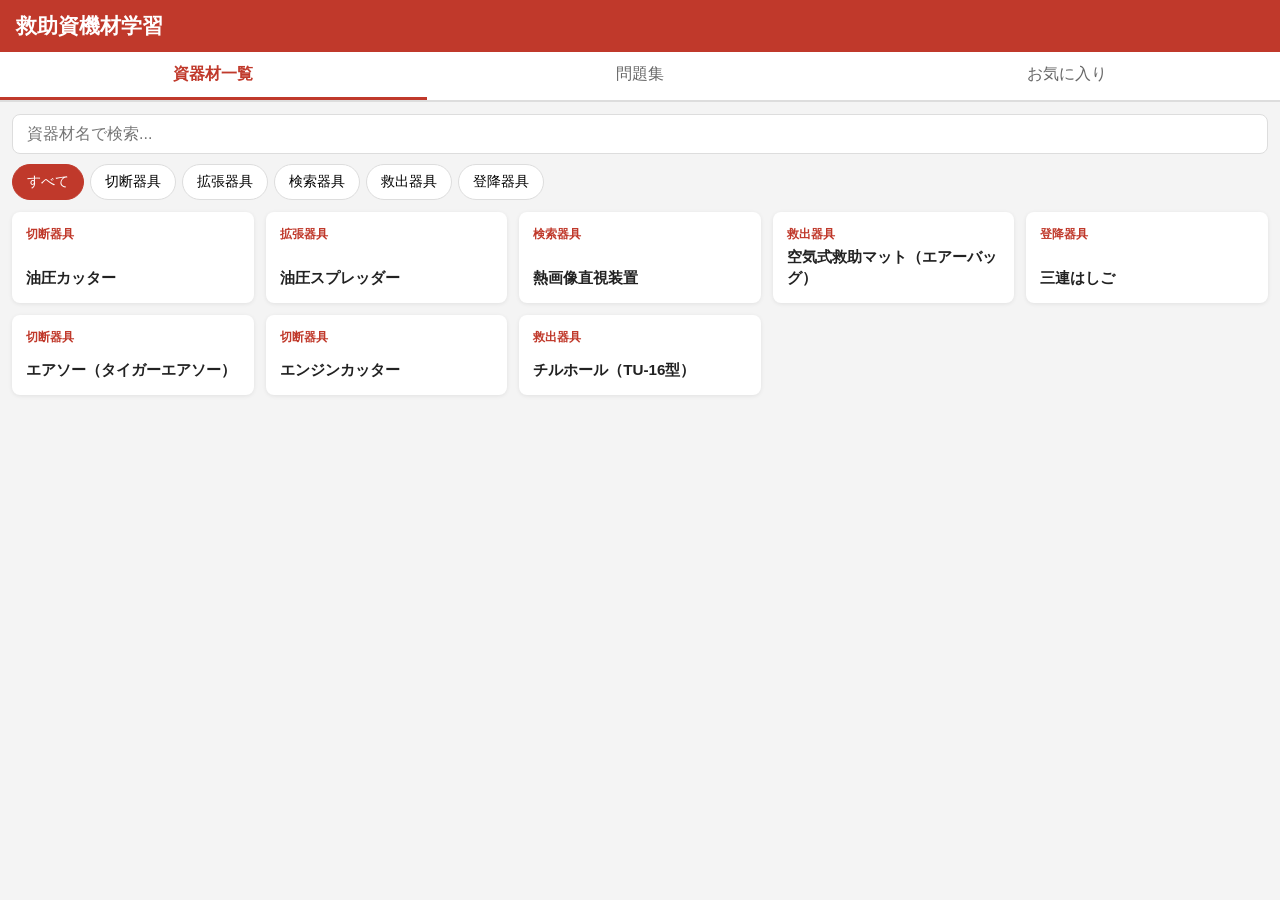
==== detail.html @ cde4b625 "Initial commit" ====
<!DOCTYPE html>
<html lang="ja">
<head>
  <meta charset="UTF-8">
  <meta name="viewport" content="width=device-width, initial-scale=1.0">
  <title>資機材詳細 - 救助資機材学習アプリ</title>
  <link rel="stylesheet" href="css/style.css">
</head>
<body>
  <header>
    <a href="index.html" class="back-btn">← 一覧へ</a>
    <h1 id="detail-name">資器材詳細</h1>
    <button id="fav-btn" class="fav-btn" aria-label="お気に入り">☆</button>
  </header>

  <main class="detail-main">
    <div class="detail-category" id="detail-category"></div>

    <section class="detail-section">
      <h2>諸元</h2>
      <table class="spec-table" id="spec-table"></table>
    </section>

    <section class="detail-section">
      <h2>使用手順</h2>
      <ol class="usage-list" id="usage-list"></ol>
    </section>

    <section class="detail-section">
      <h2>用途</h2>
      <p id="purpose-text"></p>
    </section>

    <section class="detail-section" id="notes-section">
      <h2>補足・注意事項</h2>
      <ul class="notes-list" id="notes-list"></ul>
    </section>

    <section class="detail-section" id="docs-section">
      <h2>参考資料</h2>
      <div id="docs-list" class="docs-list"></div>
    </section>

    <section class="detail-section" id="score-section">
      <h2>正答率</h2>
      <div id="score-display" class="score-display"></div>
    </section>

    <div class="detail-quiz-btn-wrap">
      <button id="go-quiz-btn" class="primary-btn">この資器材の問題を解く</button>
    </div>
  </main>

  <script src="js/app.js"></script>
  <script src="js/detail.js"></script>
</body>
</html>
---- css/style.css ----
/* ===== リセット・基本 ===== */
*, *::before, *::after { box-sizing: border-box; margin: 0; padding: 0; }

:root {
  --primary: #c0392b;
  --primary-dark: #922b21;
  --bg: #f4f4f4;
  --card-bg: #ffffff;
  --text: #222;
  --text-light: #666;
  --border: #ddd;
  --radius: 8px;
}

body {
  font-family: 'Hiragino Sans', 'Meiryo', sans-serif;
  background: var(--bg);
  color: var(--text);
  min-height: 100vh;
}

/* ===== ヘッダー ===== */
header {
  background: var(--primary);
  color: #fff;
  padding: 12px 16px;
  display: flex;
  align-items: center;
  gap: 12px;
  position: sticky;
  top: 0;
  z-index: 100;
}

header h1 { font-size: 1.1rem; font-weight: bold; }

.back-btn {
  color: #fff;
  text-decoration: none;
  font-size: 0.9rem;
  white-space: nowrap;
}

/* ===== タブナビ ===== */
.tab-nav {
  display: flex;
  background: #fff;
  border-bottom: 2px solid var(--border);
}

.tab-btn {
  flex: 1;
  padding: 12px;
  border: none;
  background: none;
  font-size: 1rem;
  cursor: pointer;
  color: var(--text-light);
  border-bottom: 3px solid transparent;
  transition: all 0.2s;
}

.tab-btn.active {
  color: var(--primary);
  border-bottom-color: var(--primary);
  font-weight: bold;
}

/* ===== タブコンテンツ ===== */
.tab-content { display: none; padding: 12px; }
.tab-content.active { display: block; }

/* ===== 検索・フィルター ===== */
.search-box { margin-bottom: 10px; }

.search-box input {
  width: 100%;
  padding: 10px 14px;
  border: 1px solid var(--border);
  border-radius: var(--radius);
  font-size: 1rem;
}

.search-box input:focus {
  outline: 2px solid var(--primary);
  outline-offset: 1px;
  border-color: var(--primary);
}

.category-filter {
  display: flex;
  flex-wrap: wrap;
  gap: 6px;
  margin-bottom: 12px;
}

.cat-btn {
  padding: 8px 14px;
  border: 1px solid var(--border);
  border-radius: 20px;
  background: #fff;
  font-size: 0.85rem;
  cursor: pointer;
  transition: all 0.2s;
}

.cat-btn.active {
  background: var(--primary);
  color: #fff;
  border-color: var(--primary);
}

/* ===== カードグリッド ===== */
.card-grid {
  display: grid;
  grid-template-columns: repeat(auto-fill, minmax(160px, 1fr));
  gap: 12px;
}

.card {
  background: var(--card-bg);
  border-radius: var(--radius);
  padding: 14px;
  box-shadow: 0 1px 4px rgba(0,0,0,0.08);
  cursor: pointer;
  transition: transform 0.15s, box-shadow 0.15s;
  text-decoration: none;
  color: inherit;
  display: flex;
  flex-direction: column;
  justify-content: space-between;
  min-height: 80px;
}

@media (hover: hover) {
  .card:hover { transform: translateY(-2px); box-shadow: 0 4px 12px rgba(0,0,0,0.12); }
}

.card-category {
  font-size: 0.75rem;
  color: var(--primary);
  font-weight: bold;
  margin-bottom: 4px;
}

.card-name { font-size: 0.95rem; font-weight: bold; }

/* ===== 詳細ページ ===== */
.detail-main { padding: 16px; max-width: 640px; margin: 0 auto; }

.detail-category {
  display: inline-block;
  background: var(--primary);
  color: #fff;
  font-size: 0.8rem;
  padding: 3px 10px;
  border-radius: 20px;
  margin-bottom: 16px;
}

.detail-section { margin-bottom: 24px; }
.detail-section h2 {
  font-size: 1.05rem;
  border-left: 4px solid var(--primary);
  padding-left: 8px;
  margin-bottom: 12px;
}

.spec-table { width: 100%; border-collapse: collapse; }
.spec-table tr { border-bottom: 1px solid var(--border); }
.spec-table th {
  text-align: left;
  padding: 8px;
  color: var(--text-light);
  font-size: 0.9rem;
  width: 40%;
  background: #fafafa;
}
.spec-table td { padding: 8px; font-size: 0.95rem; }

.usage-list { padding-left: 20px; }
.usage-list li { padding: 6px 0; font-size: 0.95rem; line-height: 1.6; }

#purpose-text { font-size: 0.95rem; line-height: 1.7; color: var(--text); }

.detail-quiz-btn-wrap { text-align: center; margin-top: 32px; }

.primary-btn {
  background: var(--primary);
  color: #fff;
  border: none;
  padding: 12px 32px;
  border-radius: var(--radius);
  font-size: 1rem;
  cursor: pointer;
  transition: background 0.2s;
}
.primary-btn:hover { background: var(--primary-dark); }

/* ===== 問題集 ===== */

.quiz-category-select select {
  padding: 8px 12px;
  border: 1px solid var(--border);
  border-radius: var(--radius);
  font-size: 0.95rem;
  flex: 1;
}

.quiz-card {
  background: #fff;
  border-radius: var(--radius);
  padding: 16px;
  margin-bottom: 16px;
  box-shadow: 0 1px 4px rgba(0,0,0,0.08);
}

.quiz-question { font-weight: bold; margin-bottom: 12px; line-height: 1.6; }

.quiz-choices { display: flex; flex-direction: column; gap: 8px; }

.choice-btn {
  padding: 10px 14px;
  border: 1px solid var(--border);
  border-radius: var(--radius);
  background: #fff;
  text-align: left;
  font-size: 0.95rem;
  cursor: pointer;
  transition: all 0.2s;
}

.choice-btn:hover { background: #f9f0f0; border-color: var(--primary); }
.choice-btn.correct { background: #d4efdf; border-color: #27ae60; color: #1e8449; }
.choice-btn.wrong { background: #fde8e8; border-color: #e74c3c; color: #c0392b; }
.choice-btn:disabled { cursor: default; }

.quiz-feedback {
  margin-top: 10px;
  font-size: 0.9rem;
  font-weight: bold;
  padding: 6px 10px;
  border-radius: 4px;
}
.quiz-feedback.correct { color: #1e8449; background: #eafaf1; }
.quiz-feedback.wrong { color: #c0392b; background: #fdf2f2; }

#quiz-result {
  text-align: center;
  background: #fff;
  border-radius: var(--radius);
  padding: 24px;
  box-shadow: 0 1px 4px rgba(0,0,0,0.08);
}
#quiz-result h2 { margin-bottom: 12px; }
#quiz-result .score { font-size: 2rem; font-weight: bold; color: var(--primary); }

.hidden { display: none; }

/* ===== お気に入りボタン ===== */
.fav-btn {
  margin-left: auto;
  background: none;
  border: none;
  font-size: 1.5rem;
  cursor: pointer;
  color: #fff;
  line-height: 1;
  padding: 2px 6px;
  transition: transform 0.2s;
}
.fav-btn:hover { transform: scale(1.2); }
.fav-btn.active { color: #f9ca24; }

/* ===== カードのお気に入り角バッジ ===== */
.card { position: relative; }
.card-fav-mark {
  position: absolute;
  top: 8px;
  right: 8px;
  font-size: 0.85rem;
  color: #f9ca24;
}

/* ===== 正答率表示 ===== */
.score-display {
  display: flex;
  align-items: center;
  gap: 12px;
  padding: 10px 0;
}
.score-bar-wrap {
  flex: 1;
  height: 10px;
  background: var(--border);
  border-radius: 10px;
  overflow: hidden;
}
.score-bar {
  height: 100%;
  background: var(--primary);
  border-radius: 10px;
  transition: width 0.4s;
}
.score-label { font-size: 0.9rem; color: var(--text-light); white-space: nowrap; }

/* ===== 問題集コントロール ===== */
.quiz-controls {
  display: flex;
  gap: 8px;
  align-items: center;
  margin-bottom: 16px;
  flex-wrap: wrap;
}
.quiz-category-select {
  display: flex;
  align-items: center;
  gap: 8px;
  flex: 1;
  margin-bottom: 0;
}
.struggle-btn {
  padding: 8px 12px;
  border: 1px solid var(--primary);
  border-radius: var(--radius);
  background: #fff;
  color: var(--primary);
  font-size: 0.9rem;
  cursor: pointer;
  white-space: nowrap;
  transition: all 0.2s;
}
.struggle-btn.active {
  background: var(--primary);
  color: #fff;
}

/* ===== 補足・注意事項 ===== */
.notes-list {
  list-style: none;
  display: flex;
  flex-direction: column;
  gap: 8px;
}

.notes-list li {
  font-size: 0.9rem;
  line-height: 1.6;
  color: var(--text-light);
  padding: 8px 12px;
  background: #fafafa;
  border-left: 3px solid var(--border);
  border-radius: 0 var(--radius) var(--radius) 0;
}

/* ===== 参考資料リンク ===== */
.docs-list {
  display: flex;
  flex-direction: column;
  gap: 8px;
}

.doc-link {
  display: flex;
  align-items: center;
  gap: 8px;
  padding: 10px 14px;
  border: 1px solid var(--border);
  border-radius: var(--radius);
  background: #fff;
  color: var(--text);
  text-decoration: none;
  font-size: 0.95rem;
  transition: background 0.2s, border-color 0.2s;
}

.doc-link::before {
  content: '📄';
  font-size: 1rem;
}

.doc-link:hover {
  background: #f9f0f0;
  border-color: var(--primary);
}

/* ===== 問題集・資器材個別ヘッダー ===== */
.quiz-item-header {
  display: flex;
  flex-direction: column;
  gap: 6px;
  margin-bottom: 16px;
}

.quiz-back-link {
  font-size: 0.85rem;
  color: var(--text-light);
  text-decoration: none;
}

.quiz-back-link:hover { color: var(--primary); }

.quiz-item-title {
  font-size: 1.05rem;
  font-weight: bold;
  color: var(--text);
}

/* ===== 空メッセージ ===== */
.empty-msg {
  text-align: center;
  color: var(--text-light);
  padding: 40px 16px;
  line-height: 2;
}

/* ===== レスポンシブ（スマホ優先・PC調整） ===== */
@media (min-width: 600px) {
  .card-grid { grid-template-columns: repeat(auto-fill, minmax(200px, 1fr)); }
  header h1 { font-size: 1.3rem; }
}
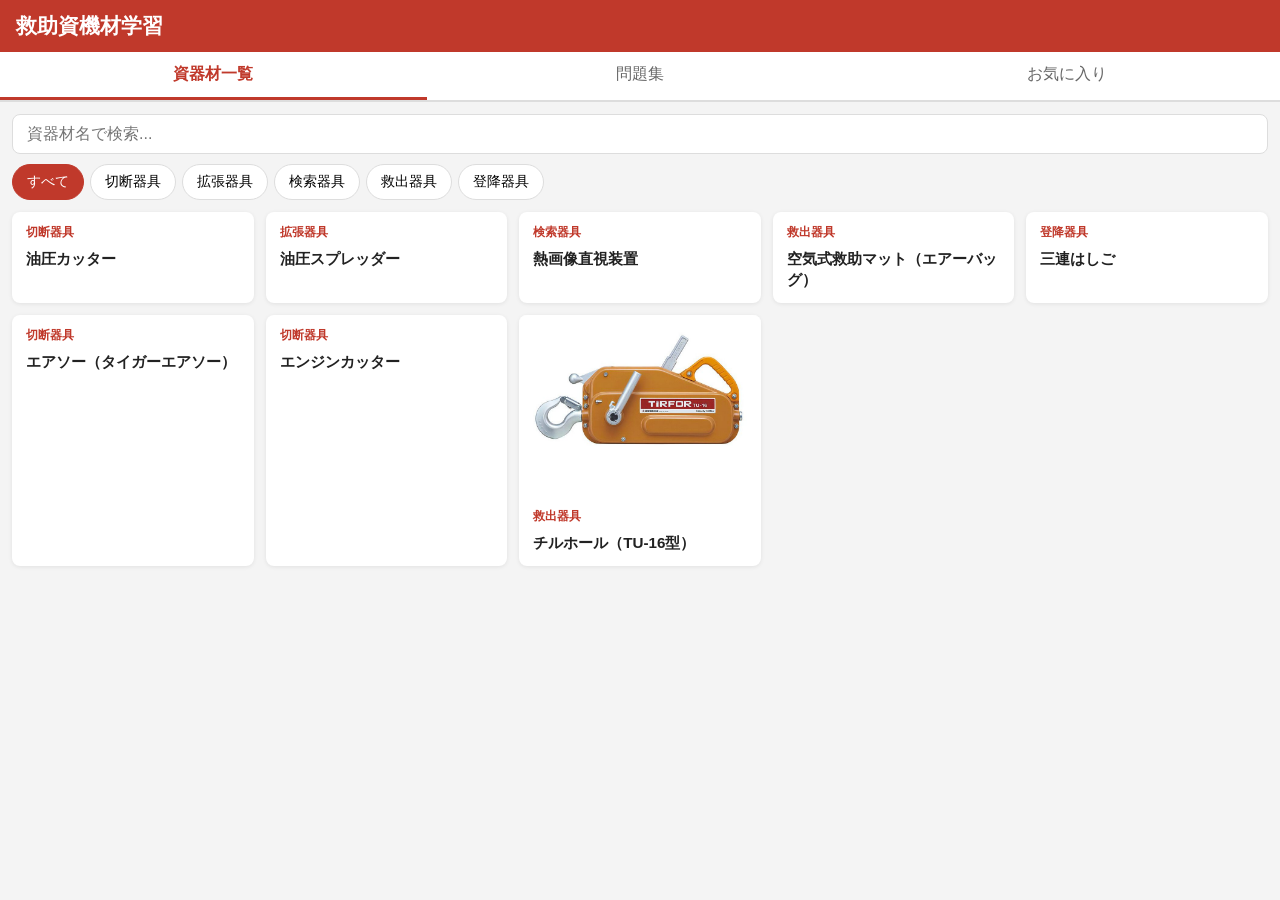
==== commit 9f59e2ff: "feat: 詳細ページUI整理・カード画像対応・チルホール新フォーマット完全版 - 詳細ページに目次ナビ追加（スティッキー） - 重要ポイントセクション削除、諸元の⭐ハイライトに集約 - カードグリッ" ====
--- a/detail.html
+++ b/detail.html
@@ -15,30 +15,52 @@
 
   <main class="detail-main">
     <div class="detail-category" id="detail-category"></div>
+    <div class="detail-location" id="detail-location"></div>
+    <img id="detail-image" class="detail-image" alt="">
 
-    <section class="detail-section">
+    <nav class="detail-nav" id="detail-nav">
+      <a href="#sec-spec">諸元</a>
+      <a href="#sec-usage">手順</a>
+      <a href="#sec-purpose">用途</a>
+      <a href="#sec-tips">実践</a>
+      <a href="#sec-notes">知見</a>
+      <a href="#sec-quiz-btn">問題</a>
+    </nav>
+
+    <section class="detail-section" id="sec-spec">
       <h2>諸元</h2>
+      <p class="spec-hint" id="spec-hint">⭐ は点検・指導で問われやすい重要項目</p>
       <table class="spec-table" id="spec-table"></table>
     </section>
 
-    <section class="detail-section">
+    <section class="detail-section" id="sec-usage">
       <h2>使用手順</h2>
       <ol class="usage-list" id="usage-list"></ol>
     </section>
 
-    <section class="detail-section">
+    <section class="detail-section" id="sec-purpose">
       <h2>用途</h2>
       <p id="purpose-text"></p>
     </section>
 
-    <section class="detail-section" id="notes-section">
-      <h2>補足・注意事項</h2>
+    <section class="detail-section" id="sec-tips" hidden>
+      <h2>実践ポイント</h2>
+      <div id="tips-list" class="tips-list"></div>
+    </section>
+
+    <section class="detail-section" id="sec-notes" hidden>
+      <h2>実務知見</h2>
       <ul class="notes-list" id="notes-list"></ul>
     </section>
 
-    <section class="detail-section" id="docs-section">
+    <section class="detail-section" id="sec-docs" hidden>
       <h2>参考資料</h2>
       <div id="docs-list" class="docs-list"></div>
+    </section>
+
+    <section class="detail-section" id="sec-sources" hidden>
+      <h2>出典</h2>
+      <ul class="sources-list" id="sources-list"></ul>
     </section>
 
     <section class="detail-section" id="score-section">
@@ -46,7 +68,7 @@
       <div id="score-display" class="score-display"></div>
     </section>
 
-    <div class="detail-quiz-btn-wrap">
+    <div class="detail-quiz-btn-wrap" id="sec-quiz-btn">
       <button id="go-quiz-btn" class="primary-btn">この資器材の問題を解く</button>
     </div>
   </main>
--- a/css/style.css
+++ b/css/style.css
@@ -120,7 +120,6 @@
 .card {
   background: var(--card-bg);
   border-radius: var(--radius);
-  padding: 14px;
   box-shadow: 0 1px 4px rgba(0,0,0,0.08);
   cursor: pointer;
   transition: transform 0.15s, box-shadow 0.15s;
@@ -128,8 +127,24 @@
   color: inherit;
   display: flex;
   flex-direction: column;
-  justify-content: space-between;
   min-height: 80px;
+  overflow: hidden;
+}
+
+.card-thumb {
+  width: 100%;
+  aspect-ratio: 4 / 3;
+  object-fit: cover;
+  background: #fafafa;
+  display: block;
+}
+
+.card-body {
+  padding: 12px 14px;
+  display: flex;
+  flex-direction: column;
+  gap: 4px;
+  flex: 1;
 }
 
 @media (hover: hover) {
@@ -155,7 +170,104 @@
   font-size: 0.8rem;
   padding: 3px 10px;
   border-radius: 20px;
+  margin-bottom: 8px;
+}
+
+.detail-location {
+  color: var(--text-light);
+  font-size: 0.9rem;
   margin-bottom: 16px;
+  padding: 6px 12px;
+  background: #fafafa;
+  border-left: 3px solid var(--primary);
+  border-radius: 0 6px 6px 0;
+  display: block;
+}
+
+.detail-image {
+  width: 100%;
+  max-width: 400px;
+  height: auto;
+  border-radius: var(--radius);
+  display: block;
+  margin: 0 auto 20px;
+  box-shadow: 0 2px 8px rgba(0,0,0,0.1);
+  background: #fafafa;
+}
+
+/* ===== 諸元のヒント＆⭐強調 ===== */
+.spec-hint {
+  font-size: 0.8rem;
+  color: var(--text-light);
+  margin-bottom: 8px;
+}
+
+.spec-table tr.spec-important { background: #fffbeb; }
+.spec-table tr.spec-important th {
+  color: #92400e;
+  background: #fef3c7;
+}
+.spec-table tr.spec-important td {
+  font-weight: bold;
+  color: #92400e;
+}
+
+/* ===== 目次ナビ ===== */
+.detail-nav {
+  display: flex;
+  gap: 4px;
+  overflow-x: auto;
+  padding: 8px 0;
+  margin-bottom: 16px;
+  border-bottom: 1px solid var(--border);
+  position: sticky;
+  top: 50px;
+  background: var(--bg);
+  z-index: 50;
+  -webkit-overflow-scrolling: touch;
+}
+
+.detail-nav a {
+  flex-shrink: 0;
+  padding: 6px 12px;
+  font-size: 0.85rem;
+  color: var(--text-light);
+  text-decoration: none;
+  border-radius: 16px;
+  border: 1px solid var(--border);
+  background: #fff;
+  white-space: nowrap;
+  transition: all 0.15s;
+}
+
+.detail-nav a:hover {
+  background: var(--primary);
+  color: #fff;
+  border-color: var(--primary);
+}
+
+/* スクロール時のオフセット調整（ナビ分の余白） */
+.detail-section { scroll-margin-top: 110px; }
+
+/* ===== 出典 ===== */
+.sources-list {
+  list-style: none;
+  display: flex;
+  flex-direction: column;
+  gap: 6px;
+}
+
+.sources-list li {
+  font-size: 0.85rem;
+  color: var(--text-light);
+  padding: 6px 10px;
+  background: #fafafa;
+  border-radius: 6px;
+}
+
+.sources-list li::before {
+  content: '📖 ';
+  margin-right: 4px;
 }
 
 .detail-section { margin-bottom: 24px; }
@@ -228,6 +340,7 @@
   font-size: 0.95rem;
   cursor: pointer;
   transition: all 0.2s;
+  min-height: 48px;
 }
 
 .choice-btn:hover { background: #f9f0f0; border-color: var(--primary); }
@@ -254,6 +367,22 @@
 }
 #quiz-result h2 { margin-bottom: 12px; }
 #quiz-result .score { font-size: 2rem; font-weight: bold; color: var(--primary); }
+.quiz-result-pct { margin-top: 8px; color: var(--text-light); }
+.quiz-retry-btn { margin-top: 20px; }
+
+.quiz-progress {
+  display: block;
+  font-size: 0.8rem;
+  color: var(--text-light);
+  font-weight: normal;
+  margin-bottom: 4px;
+}
+
+.loading-msg {
+  text-align: center;
+  color: var(--text-light);
+  padding: 40px 16px;
+}
 
 .hidden { display: none; }
 
@@ -335,6 +464,41 @@
   color: #fff;
 }
 
+/* ===== 現場のコツ ===== */
+.tips-list {
+  display: flex;
+  flex-direction: column;
+  gap: 16px;
+}
+
+.tip-card {
+  background: #fff;
+  border-radius: var(--radius);
+  padding: 14px;
+  border-left: 4px solid #e67e22;
+  box-shadow: 0 1px 4px rgba(0,0,0,0.06);
+}
+
+.tip-title {
+  font-size: 0.95rem;
+  font-weight: bold;
+  color: #e67e22;
+  margin-bottom: 6px;
+}
+
+.tip-body {
+  font-size: 0.9rem;
+  line-height: 1.7;
+  color: var(--text);
+}
+
+.tip-image {
+  width: 100%;
+  border-radius: var(--radius);
+  display: block;
+  margin-top: 10px;
+}
+
 /* ===== 補足・注意事項 ===== */
 .notes-list {
   list-style: none;
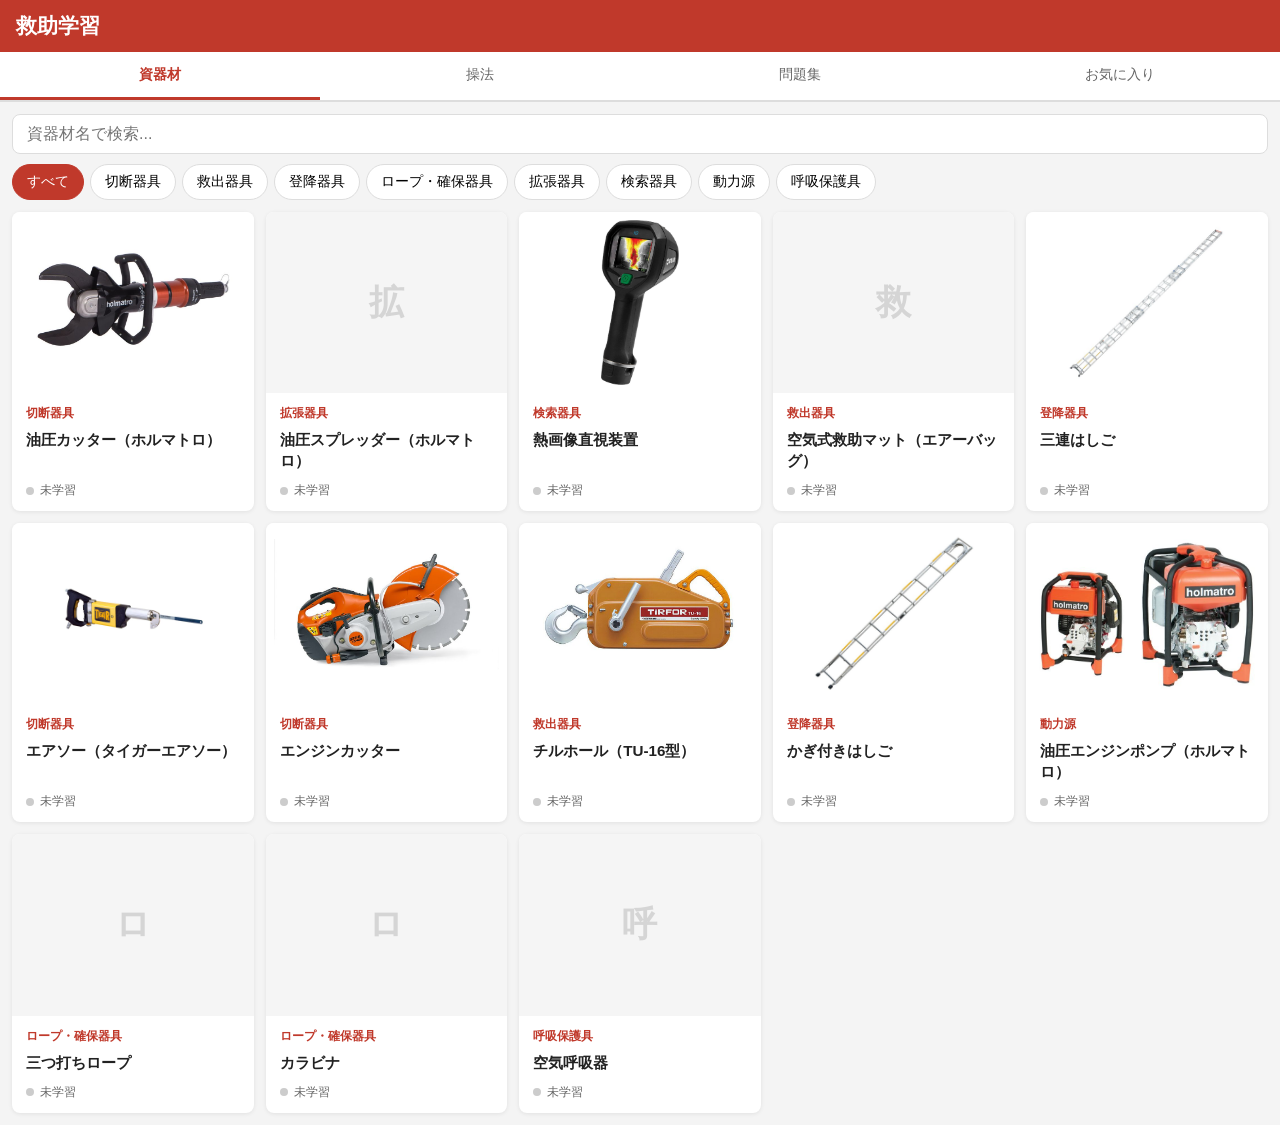
==== commit 11e8c008: "feat: 操法を別メニューに分離し、学習エンジンを刷新 資器材と操法はデータの形が違う（spec/importantSpec/image/docs/location は 資器材13件のみ、操法14件" ====
--- a/detail.html
+++ b/detail.html
@@ -3,7 +3,7 @@
 <head>
   <meta charset="UTF-8">
   <meta name="viewport" content="width=device-width, initial-scale=1.0">
-  <title>資機材詳細 - 救助資機材学習アプリ</title>
+  <title>詳細 - 救助学習アプリ</title>
   <link rel="stylesheet" href="css/style.css">
 </head>
 <body>
@@ -58,11 +58,6 @@
       <div id="docs-list" class="docs-list"></div>
     </section>
 
-    <section class="detail-section" id="sec-sources" hidden>
-      <h2>出典</h2>
-      <ul class="sources-list" id="sources-list"></ul>
-    </section>
-
     <section class="detail-section" id="score-section">
       <h2>正答率</h2>
       <div id="score-display" class="score-display"></div>
--- a/css/style.css
+++ b/css/style.css
@@ -50,10 +50,13 @@
 
 .tab-btn {
   flex: 1;
-  padding: 12px;
+  /* タブ4つを狭いスマホ幅に収めるため、左右の余白は詰めて折り返させない */
+  padding: 12px 4px;
+  min-height: 48px;
   border: none;
   background: none;
-  font-size: 1rem;
+  font-size: 0.9rem;
+  white-space: nowrap;
   cursor: pointer;
   color: var(--text-light);
   border-bottom: 3px solid transparent;
@@ -134,9 +137,23 @@
 .card-thumb {
   width: 100%;
   aspect-ratio: 4 / 3;
-  object-fit: cover;
-  background: #fafafa;
+  object-fit: contain;
+  background: #fff;
+  padding: 8px;
   display: block;
+}
+/* 操法カード：写真が無いので上端に帯を置き、一覧で見分けられるようにする */
+.card-noimage {
+  border-top: 3px solid var(--primary);
+}
+
+.card-thumb-placeholder {
+  display: grid;
+  place-items: center;
+  font-size: 2.2rem;
+  font-weight: bold;
+  color: #d5d5d5;
+  background: #f5f5f5;
 }
 
 .card-body {
@@ -146,6 +163,34 @@
   gap: 4px;
   flex: 1;
 }
+
+/* ===== 習得状況バッジ ===== */
+.card-progress {
+  margin-top: auto;
+  padding-top: 6px;
+  font-size: 0.75rem;
+  display: inline-flex;
+  align-items: center;
+  gap: 6px;
+  color: var(--text-light);
+}
+
+.card-progress::before {
+  content: '';
+  width: 8px;
+  height: 8px;
+  border-radius: 50%;
+  flex-shrink: 0;
+}
+
+.card-progress.none::before { background: #ccc; }
+.card-progress.learning { color: #b7791f; font-weight: bold; }
+.card-progress.learning::before { background: #f2c94c; }
+.card-progress.done { color: #1e8449; font-weight: bold; }
+.card-progress.done::before { background: #27ae60; }
+/* 一度習得しても復習の時期が来たら知らせる */
+.card-progress.due { color: #b9431f; font-weight: bold; }
+.card-progress.due::before { background: #e8590c; }
 
 @media (hover: hover) {
   .card:hover { transform: translateY(-2px); box-shadow: 0 4px 12px rgba(0,0,0,0.12); }
@@ -351,12 +396,29 @@
 .quiz-feedback {
   margin-top: 10px;
   font-size: 0.9rem;
+  padding: 10px 12px;
+  border-radius: 6px;
+}
+.quiz-feedback.correct { background: #eafaf1; border-left: 3px solid #27ae60; }
+.quiz-feedback.wrong { background: #fdf2f2; border-left: 3px solid #e74c3c; }
+
+.quiz-result-line {
   font-weight: bold;
-  padding: 6px 10px;
-  border-radius: 4px;
-}
-.quiz-feedback.correct { color: #1e8449; background: #eafaf1; }
-.quiz-feedback.wrong { color: #c0392b; background: #fdf2f2; }
+  font-size: 0.95rem;
+  margin-bottom: 6px;
+}
+.quiz-feedback.correct .quiz-result-line { color: #1e8449; }
+.quiz-feedback.wrong .quiz-result-line { color: #c0392b; }
+
+.quiz-explanation {
+  font-size: 0.88rem;
+  font-weight: normal;
+  color: #555;
+  line-height: 1.7;
+  padding-top: 6px;
+  border-top: 1px dashed #ccc;
+  margin-top: 4px;
+}
 
 #quiz-result {
   text-align: center;
@@ -377,6 +439,14 @@
   font-weight: normal;
   margin-bottom: 4px;
 }
+
+.quiz-next-btn {
+  display: block;
+  width: 100%;
+  margin-top: 14px;
+}
+
+.quiz-next-btn.hidden { display: none; }
 
 .loading-msg {
   text-align: center;
@@ -432,6 +502,17 @@
   transition: width 0.4s;
 }
 .score-label { font-size: 0.9rem; color: var(--text-light); white-space: nowrap; }
+.score-bar.due { background: #e8590c; }
+.score-bar.learning { background: #f2c94c; }
+.score-bar.done { background: #27ae60; }
+.score-due { margin-top: 6px; font-size: 0.85rem; color: #b9431f; }
+
+/* 出題を絞ったときの注記 */
+.quiz-scope-note {
+  margin-bottom: 10px;
+  font-size: 0.85rem;
+  color: var(--text-light);
+}
 
 /* ===== 問題集コントロール ===== */
 .quiz-controls {
@@ -448,6 +529,8 @@
   flex: 1;
   margin-bottom: 0;
 }
+/* 「カテゴリ」が2行に折れないようにする */
+.quiz-category-select label { white-space: nowrap; }
 .struggle-btn {
   padding: 8px 12px;
   border: 1px solid var(--primary);
@@ -583,3 +666,56 @@
   .card-grid { grid-template-columns: repeat(auto-fill, minmax(200px, 1fr)); }
   header h1 { font-size: 1.3rem; }
 }
+
+/* ===== ダークモード（当直・夜間学習向け） ===== */
+@media (prefers-color-scheme: dark) {
+  :root {
+    --bg: #161618;
+    --card-bg: #232326;
+    --text: #e8e8e8;
+    --text-light: #a0a0a5;
+    --border: #3a3a3e;
+  }
+
+  .tab-nav,
+  .cat-btn,
+  .quiz-card,
+  .choice-btn,
+  .struggle-btn,
+  #quiz-result,
+  .tip-card,
+  .doc-link,
+  .detail-nav a,
+  .quiz-category-select select,
+  .search-box input {
+    background: var(--card-bg);
+    color: var(--text);
+  }
+
+  .choice-btn:hover { background: #2e2e33; }
+
+  .choice-btn.correct { background: #1e3a2a; border-color: #27ae60; color: #7ce0a3; }
+  .choice-btn.wrong { background: #3a2022; border-color: #e74c3c; color: #ff9b9b; }
+  .quiz-feedback.correct { background: #1e3a2a; color: #7ce0a3; }
+  .quiz-feedback.wrong { background: #3a2022; color: #ff9b9b; }
+  .quiz-explanation { color: #b8b8bd; border-top-color: #4a4a4f; }
+
+  .spec-table th { background: #2a2a2e; }
+  .spec-table tr.spec-important { background: #2e2810; }
+  .spec-table tr.spec-important th { background: #383014; color: #f2c94c; }
+  .spec-table tr.spec-important td { color: #f2c94c; }
+
+  .notes-list li { background: #2a2a2e; }
+  .detail-location { background: #2a2a2e; }
+  .doc-link:hover { background: #2e2e33; border-color: var(--primary); }
+
+  /* 写真は白背景素材が多いため白パネルのまま見せる */
+  .card-thumb { background: #fff; }
+  .card-thumb-placeholder { background: #2a2a2e; color: #55555a; }
+
+  .tip-title { color: #f0964a; }
+  .tip-card { border-left-color: #f0964a; }
+
+  .card-progress.learning { color: #f2c94c; }
+  .card-progress.done { color: #7ce0a3; }
+}
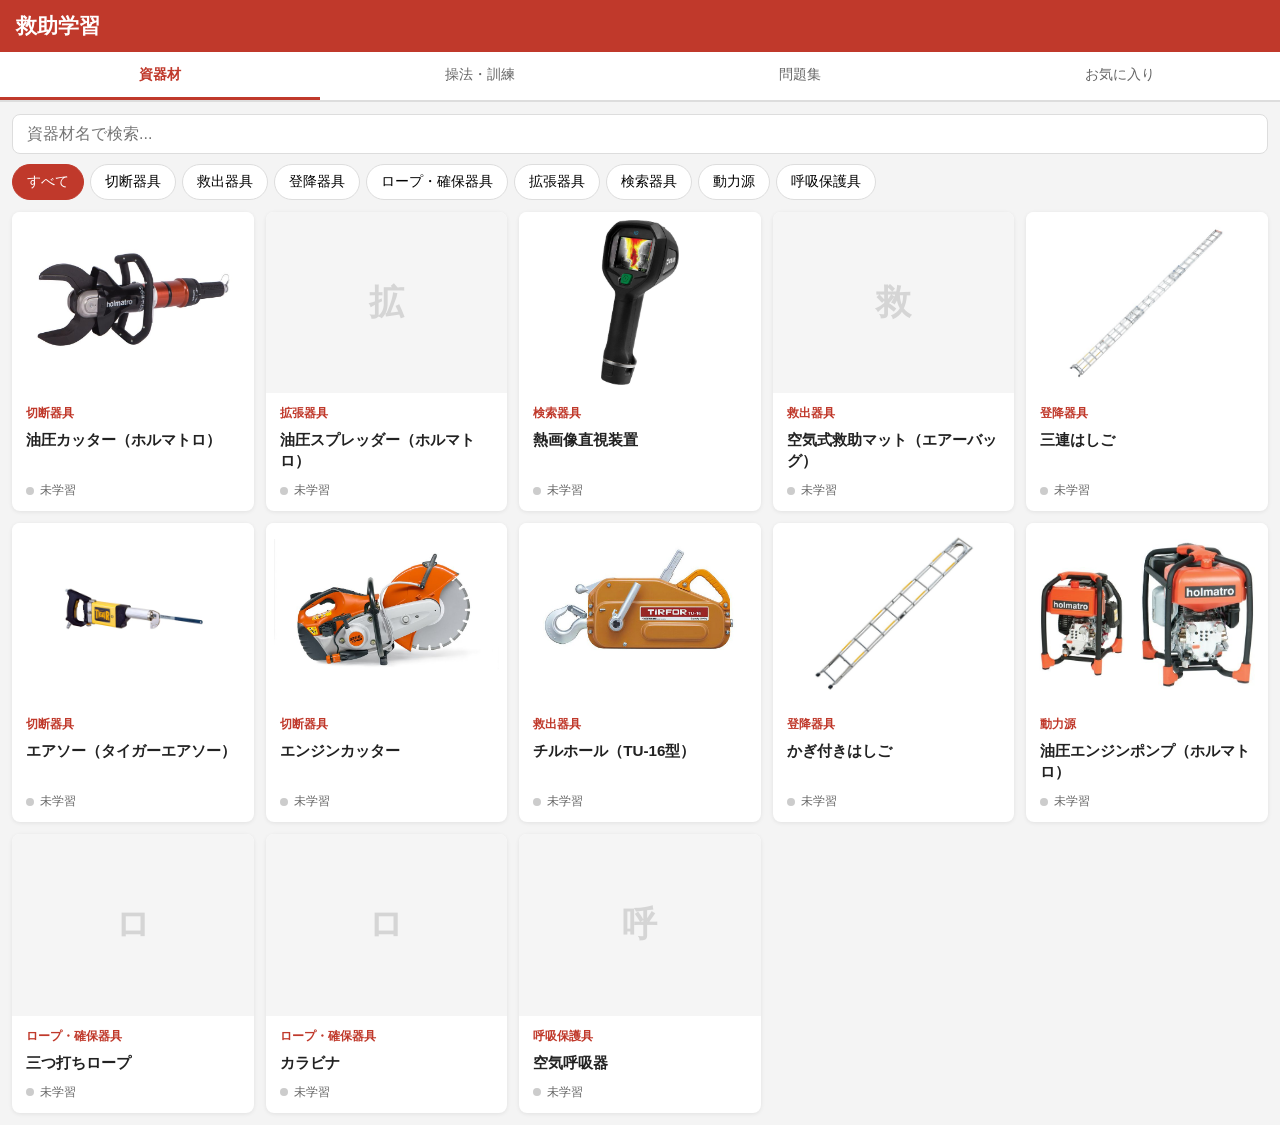
==== commit 2fe641b1: "feat: アプリアイコンとPWA manifest を追加 ChatGPTで作成したアイコン（sources/icon/）を導入。デザインは変更していない。  - icons/ に favicon " ====
--- a/detail.html
+++ b/detail.html
@@ -4,6 +4,14 @@
   <meta charset="UTF-8">
   <meta name="viewport" content="width=device-width, initial-scale=1.0">
   <title>詳細 - 救助学習アプリ</title>
+
+  <!-- アイコン。index.html と同じものを指す -->
+  <link rel="icon" type="image/png" sizes="32x32" href="icons/favicon-32.png">
+  <link rel="icon" type="image/png" sizes="16x16" href="icons/favicon-16.png">
+  <link rel="apple-touch-icon" sizes="180x180" href="icons/apple-touch-icon.png">
+  <link rel="manifest" href="manifest.webmanifest">
+  <meta name="theme-color" content="#c0392b">
+
   <link rel="stylesheet" href="css/style.css">
 </head>
 <body>
